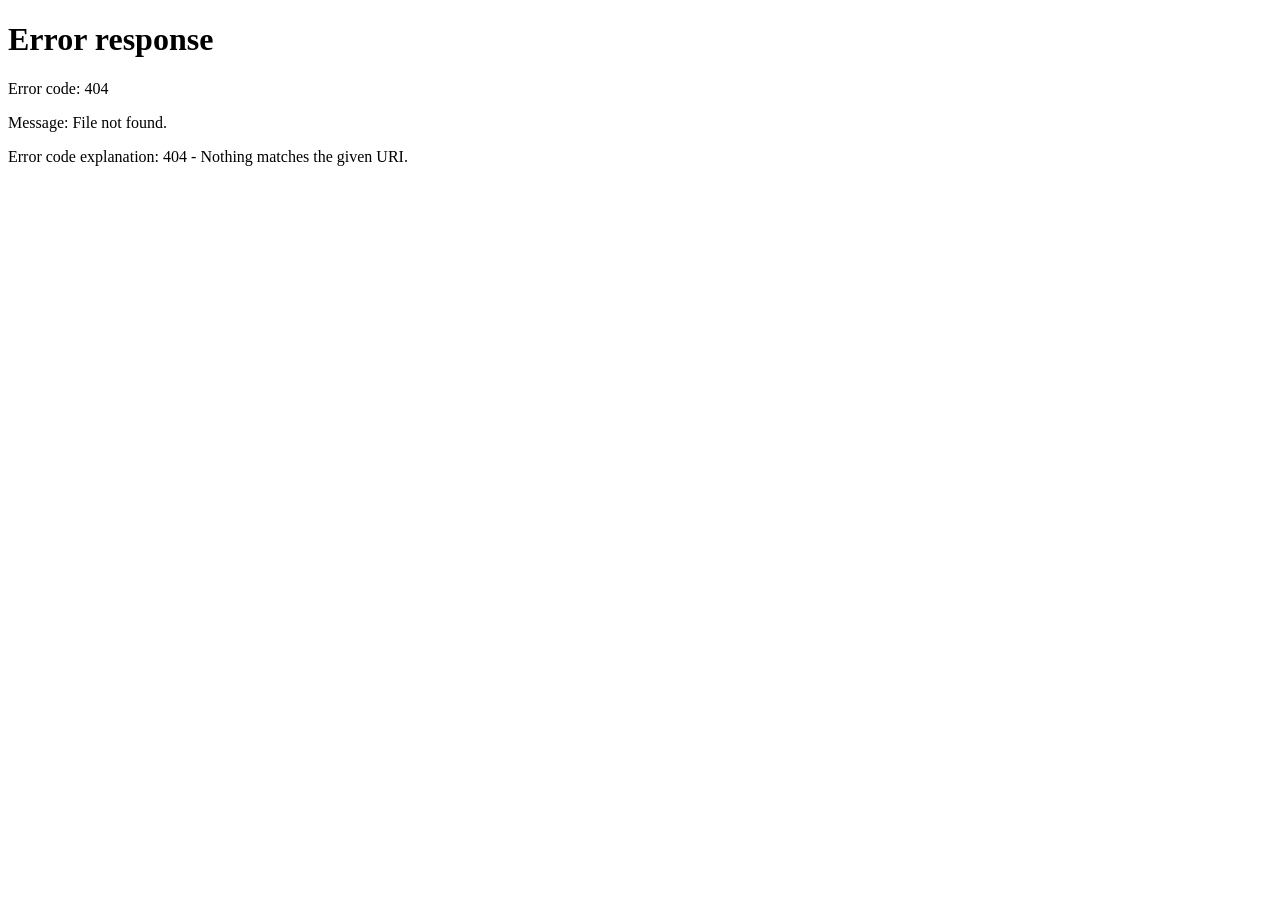
==== frontend/login.html @ d14defa1 "Complete project implementation update" ====
<!doctype html>
<html lang="en">
  <head>
    <meta charset="utf-8" />
    <meta name="viewport" content="width=device-width, initial-scale=1" />
    <meta http-equiv="refresh" content="0; url=/dashboard" />
    <title>CryptaGuard sign in</title>
  </head>
  <body>
    <p>Opening the <a href="/dashboard">CryptaGuard sign-in page</a>…</p>
  </body>
</html>
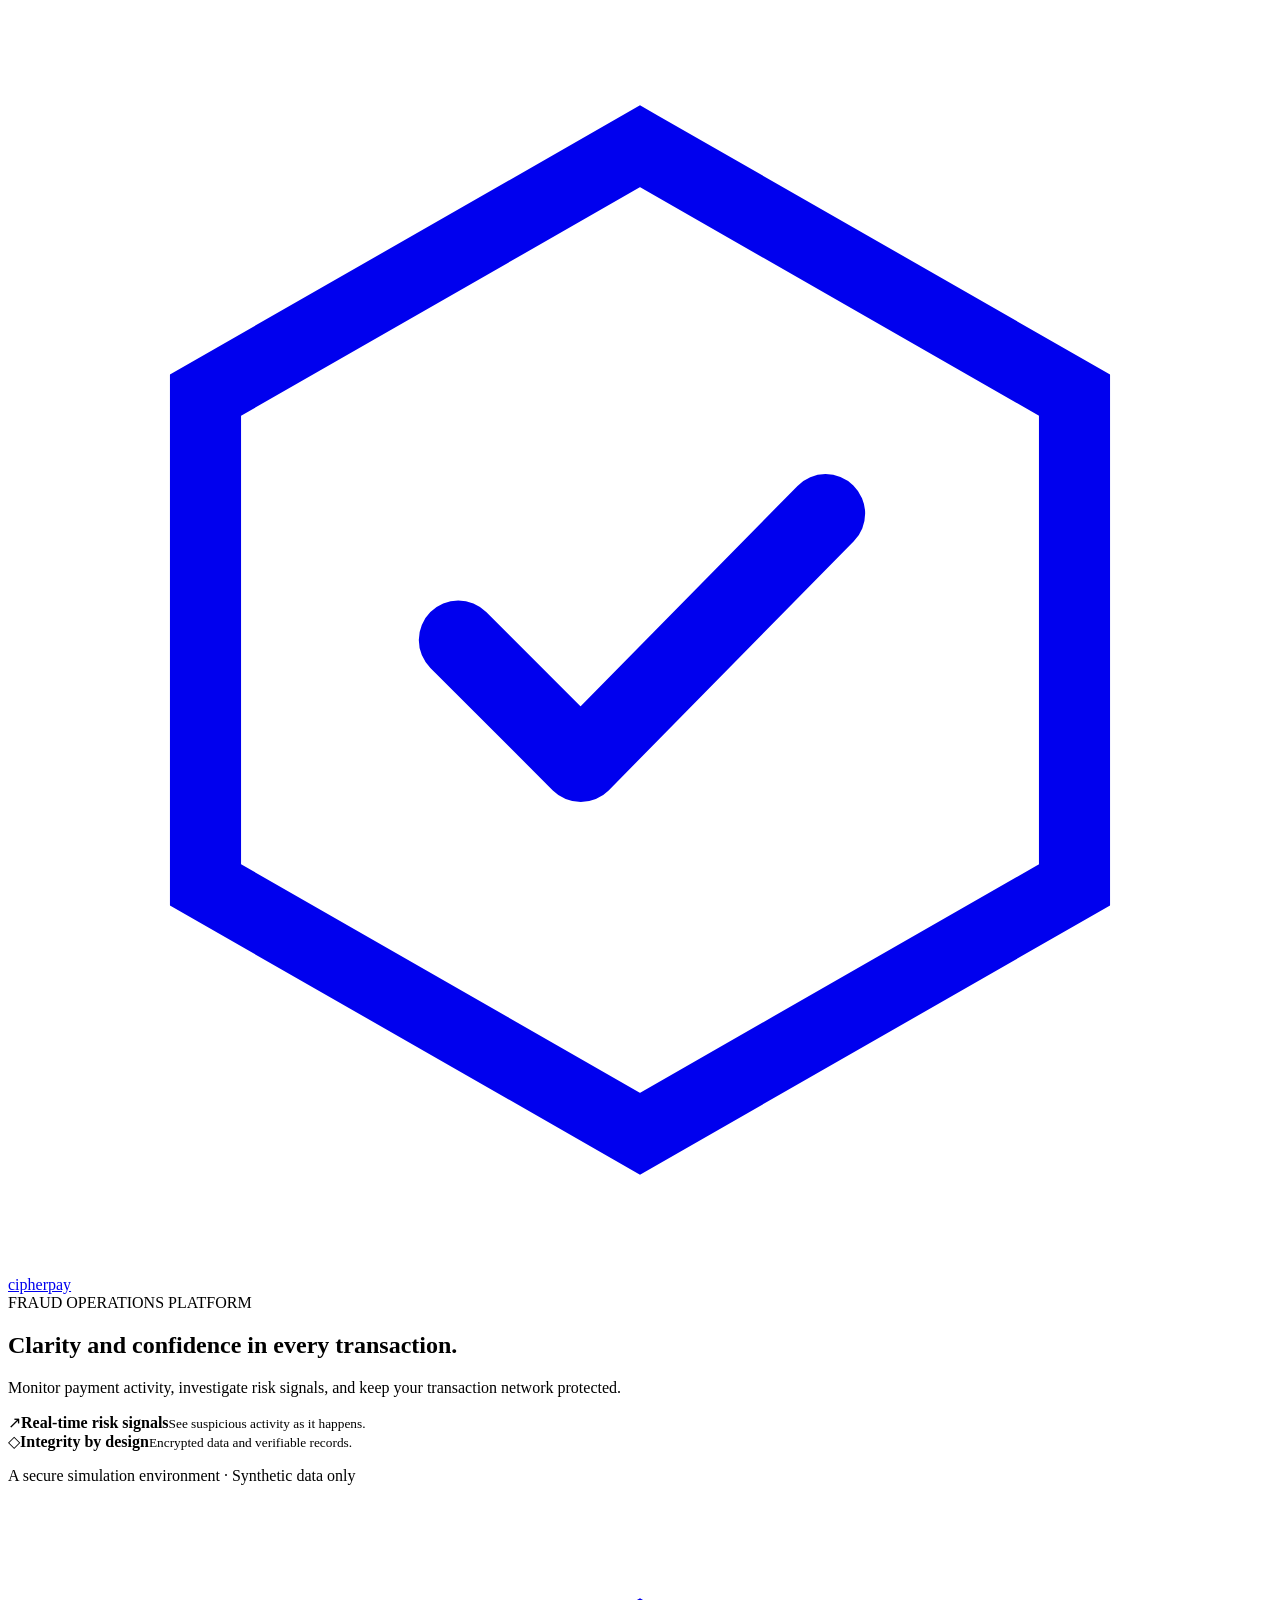
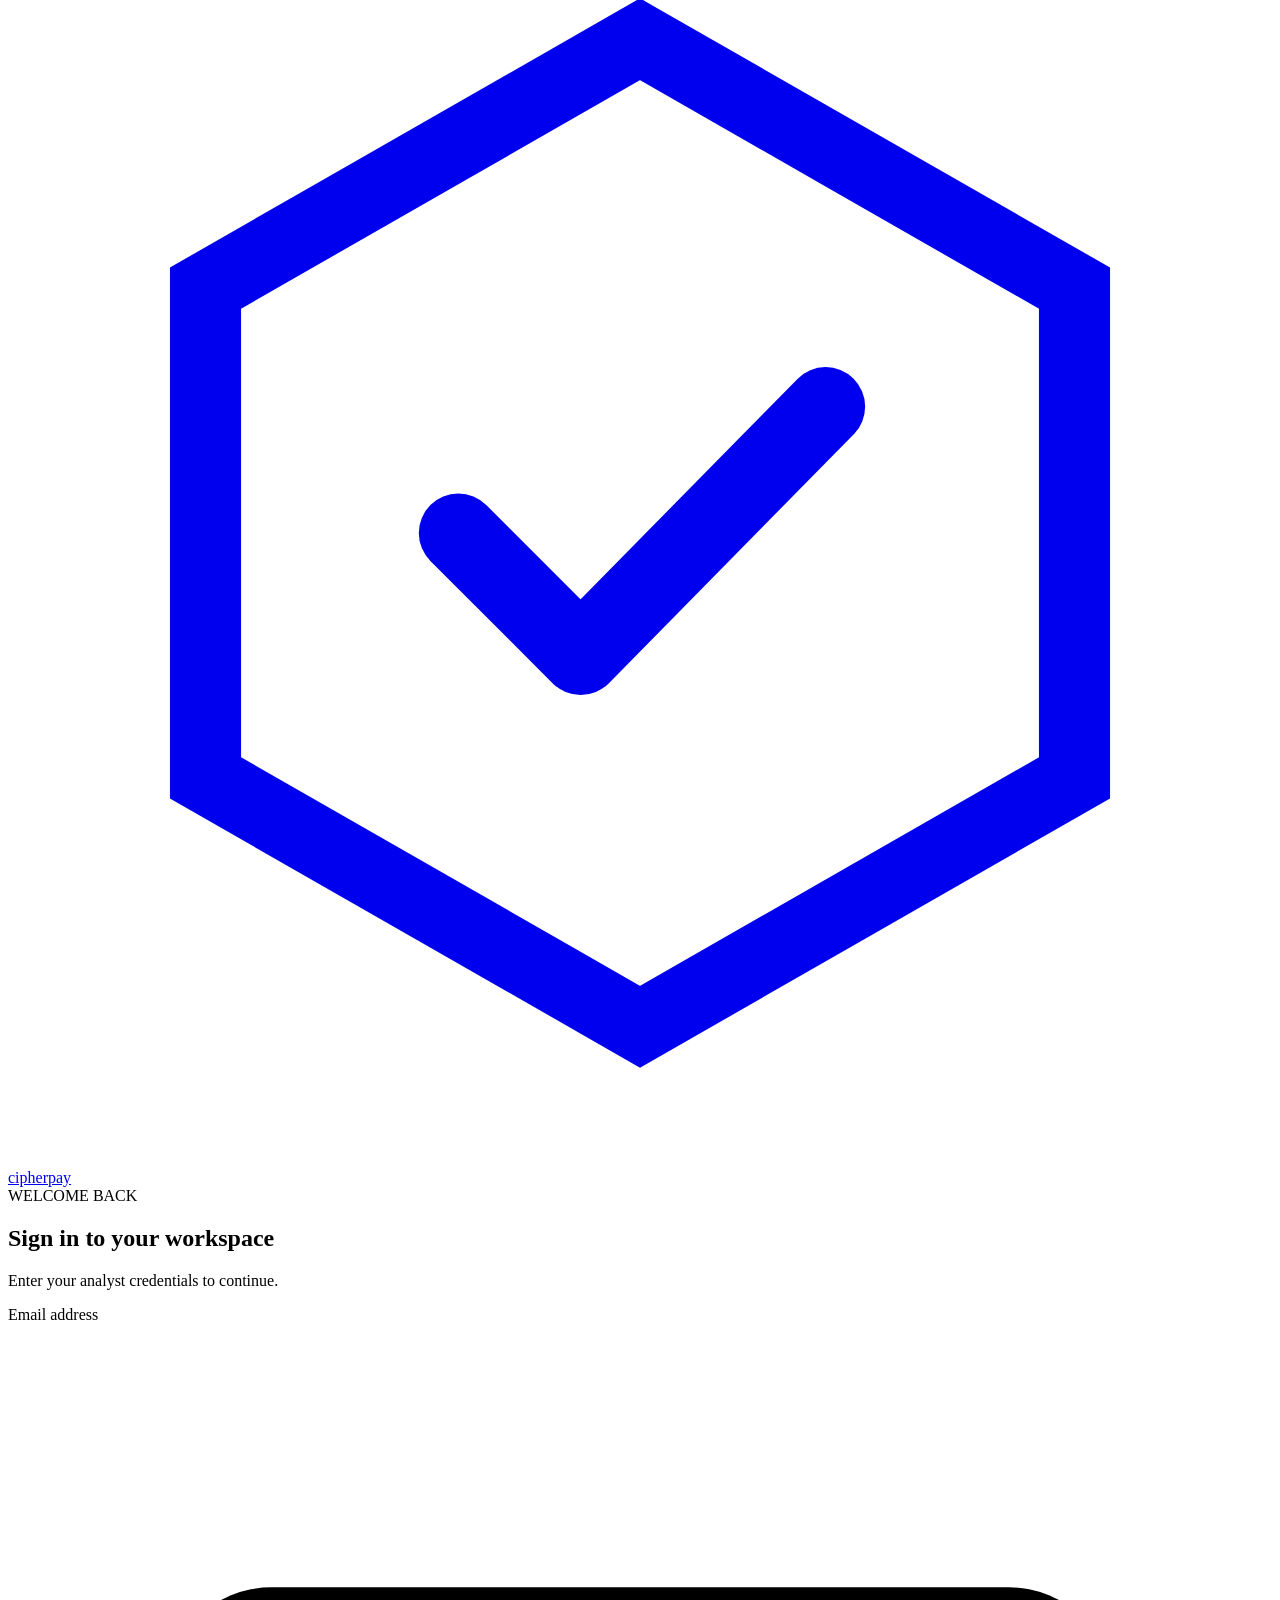
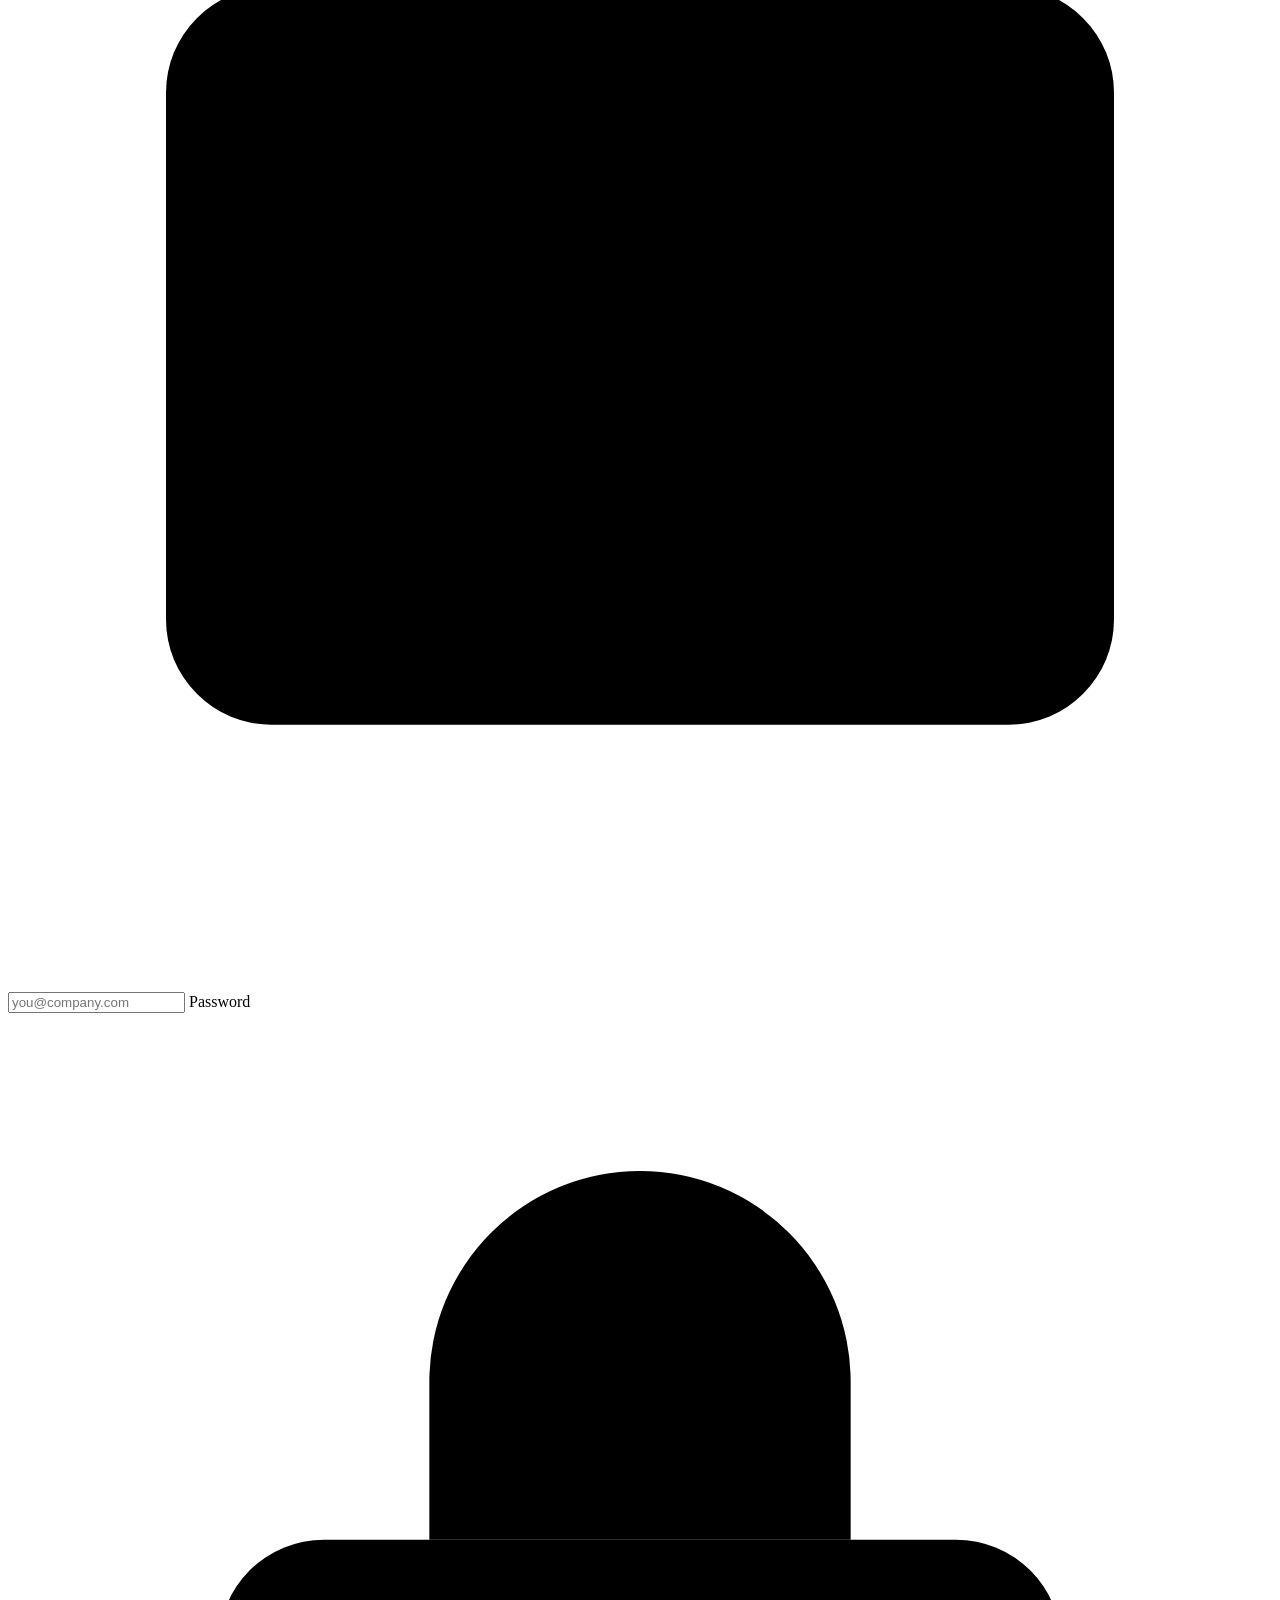
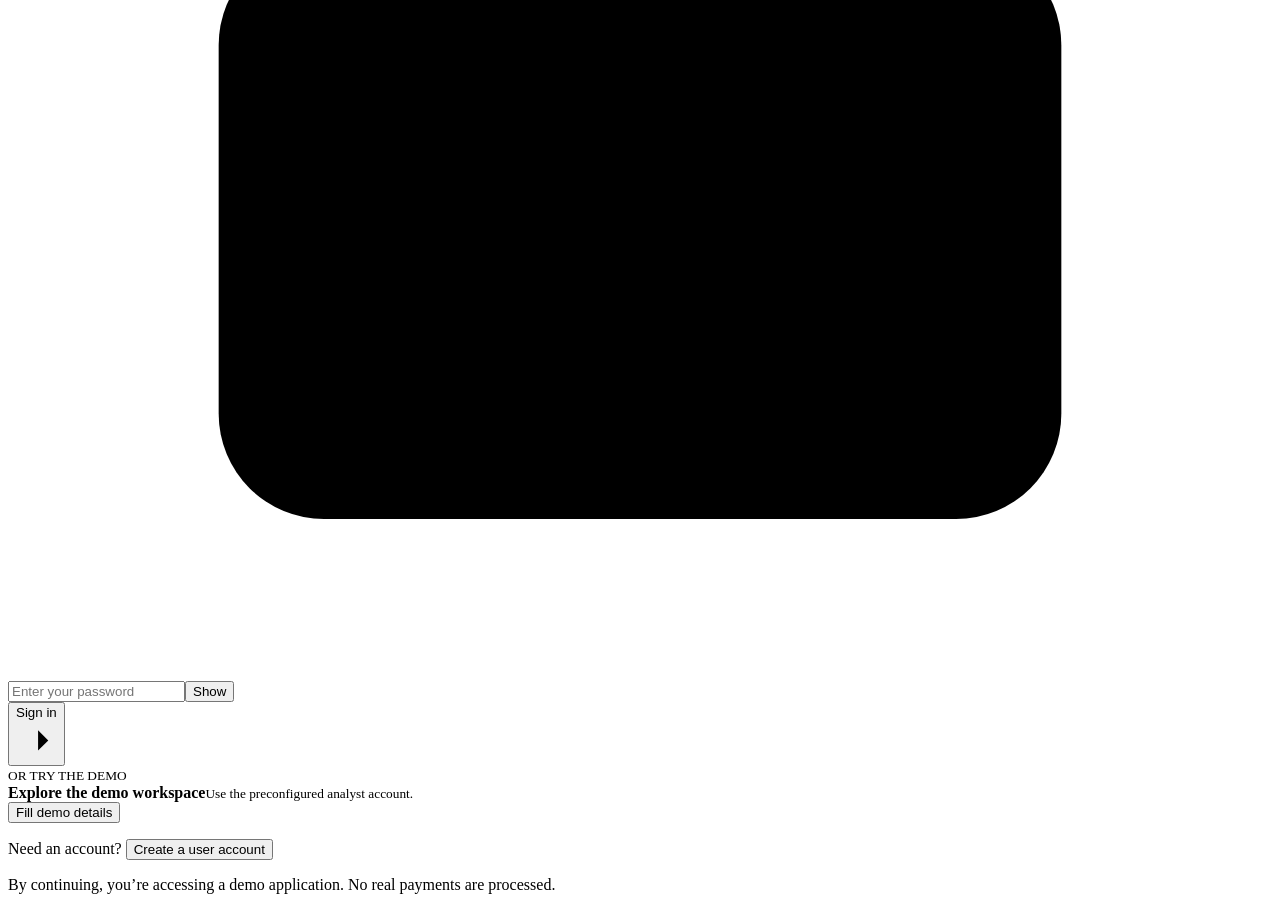
==== commit 8254ad74: "Complete CipherPay fraud monitoring demo Co-authored-by: Copilot <223556219+Copilot@users.noreply.gi" ====
--- a/frontend/login.html
+++ b/frontend/login.html
@@ -1,12 +1,66 @@
-<!doctype html>
+<!DOCTYPE html>
 <html lang="en">
   <head>
-    <meta charset="utf-8" />
-    <meta name="viewport" content="width=device-width, initial-scale=1" />
-    <meta http-equiv="refresh" content="0; url=/dashboard" />
-    <title>CryptaGuard sign in</title>
+    <meta charset="UTF-8" />
+    <meta name="viewport" content="width=device-width, initial-scale=1.0" />
+    <meta name="theme-color" content="#101b2d" />
+    <meta name="description" content="Sign in to the CipherPay fraud operations workspace." />
+    <title>Sign in · CipherPay</title>
+    <link rel="preconnect" href="https://fonts.googleapis.com" />
+    <link rel="preconnect" href="https://fonts.gstatic.com" crossorigin />
+    <link href="https://fonts.googleapis.com/css2?family=DM+Sans:wght@400;500;600;700&family=Manrope:wght@400;500;600;700;800&display=swap" rel="stylesheet" />
+    <link rel="stylesheet" href="/static/styles.css" />
   </head>
-  <body>
-    <p>Opening the <a href="/dashboard">CryptaGuard sign-in page</a>…</p>
+  <body class="login-page">
+    <main class="login-layout">
+      <section class="login-story" aria-label="About CipherPay">
+        <a class="brand login-brand" href="/login" aria-label="CipherPay sign in">
+          <span class="brand-mark" aria-hidden="true">
+            <svg viewBox="0 0 32 32" fill="none"><path d="M16 3.5 27 9.8v12.4L16 28.5 5 22.2V9.8L16 3.5Z" stroke="currentColor" stroke-width="1.8" /><path d="m11.4 16 3.1 3.1 6.2-6.3" stroke="currentColor" stroke-linecap="round" stroke-linejoin="round" stroke-width="2" /></svg>
+          </span>
+          <span class="brand-name">cipher<span>pay</span></span>
+        </a>
+        <div class="login-story-copy">
+          <span class="login-overline"><span class="pulse-dot"></span> FRAUD OPERATIONS PLATFORM</span>
+          <h1>Clarity and confidence in every transaction.</h1>
+          <p>Monitor payment activity, investigate risk signals, and keep your transaction network protected.</p>
+          <div class="login-feature-list">
+            <div class="login-feature"><span class="login-feature-icon" aria-hidden="true">↗</span><span><strong>Real-time risk signals</strong><small>See suspicious activity as it happens.</small></span></div>
+            <div class="login-feature"><span class="login-feature-icon" aria-hidden="true">◇</span><span><strong>Integrity by design</strong><small>Encrypted data and verifiable records.</small></span></div>
+          </div>
+        </div>
+        <p class="login-story-footer">A secure simulation environment <span>·</span> Synthetic data only</p>
+      </section>
+
+      <section class="login-panel" aria-labelledby="login-title">
+        <div class="login-form-wrap">
+          <div class="login-mobile-brand">
+            <a class="brand" href="/login" aria-label="CipherPay sign in"><span class="brand-mark" aria-hidden="true"><svg viewBox="0 0 32 32" fill="none"><path d="M16 3.5 27 9.8v12.4L16 28.5 5 22.2V9.8L16 3.5Z" stroke="currentColor" stroke-width="1.8" /><path d="m11.4 16 3.1 3.1 6.2-6.3" stroke="currentColor" stroke-linecap="round" stroke-linejoin="round" stroke-width="2" /></svg></span><span class="brand-name">cipher<span>pay</span></span></a>
+          </div>
+          <span class="section-kicker">WELCOME BACK</span>
+          <h2 id="login-title">Sign in to your workspace</h2>
+          <p class="login-form-subtitle">Enter your analyst credentials to continue.</p>
+
+          <form class="login-form" id="login-form">
+            <label class="login-field" for="email">Email address<span class="login-input"><svg viewBox="0 0 24 24" aria-hidden="true"><rect x="3" y="5" width="18" height="14" rx="2" /><path d="m4 7 8 6 8-6" /></svg><input id="email" name="email" type="email" placeholder="you@company.com" autocomplete="username" required /></span></label>
+            <label class="login-field" for="password">Password<span class="login-input"><svg viewBox="0 0 24 24" aria-hidden="true"><rect x="4" y="10" width="16" height="11" rx="2" /><path d="M8 10V7a4 4 0 0 1 8 0v3m-4 5v2" /></svg><input id="password" name="password" type="password" placeholder="Enter your password" autocomplete="current-password" required /><button class="password-toggle" id="password-toggle" type="button" aria-label="Show password">Show</button></span></label>
+            <div class="login-error" id="login-error" role="alert" aria-live="polite"></div>
+            <button class="button button-primary login-submit" id="login-submit" type="submit"><span>Sign in</span><svg viewBox="0 0 24 24" aria-hidden="true"><path d="M5 12h14m-6-6 6 6-6 6" /></svg></button>
+          </form>
+
+          <div class="demo-divider"><span></span><small>OR TRY THE DEMO</small><span></span></div>
+          <div class="demo-access">
+            <div><strong>Explore the demo workspace</strong><small>Use the preconfigured analyst account.</small></div>
+            <button class="demo-button" id="demo-login" type="button">Fill demo details</button>
+          </div>
+          <p class="account-switch" id="account-switch">
+            Need an account?
+            <button id="register-toggle" type="button">Create a user account</button>
+          </p>
+          <p class="login-legal">By continuing, you’re accessing a demo application. No real payments are processed.</p>
+        </div>
+      </section>
+    </main>
+    <script src="/static/login.js" defer></script>
   </body>
 </html>
